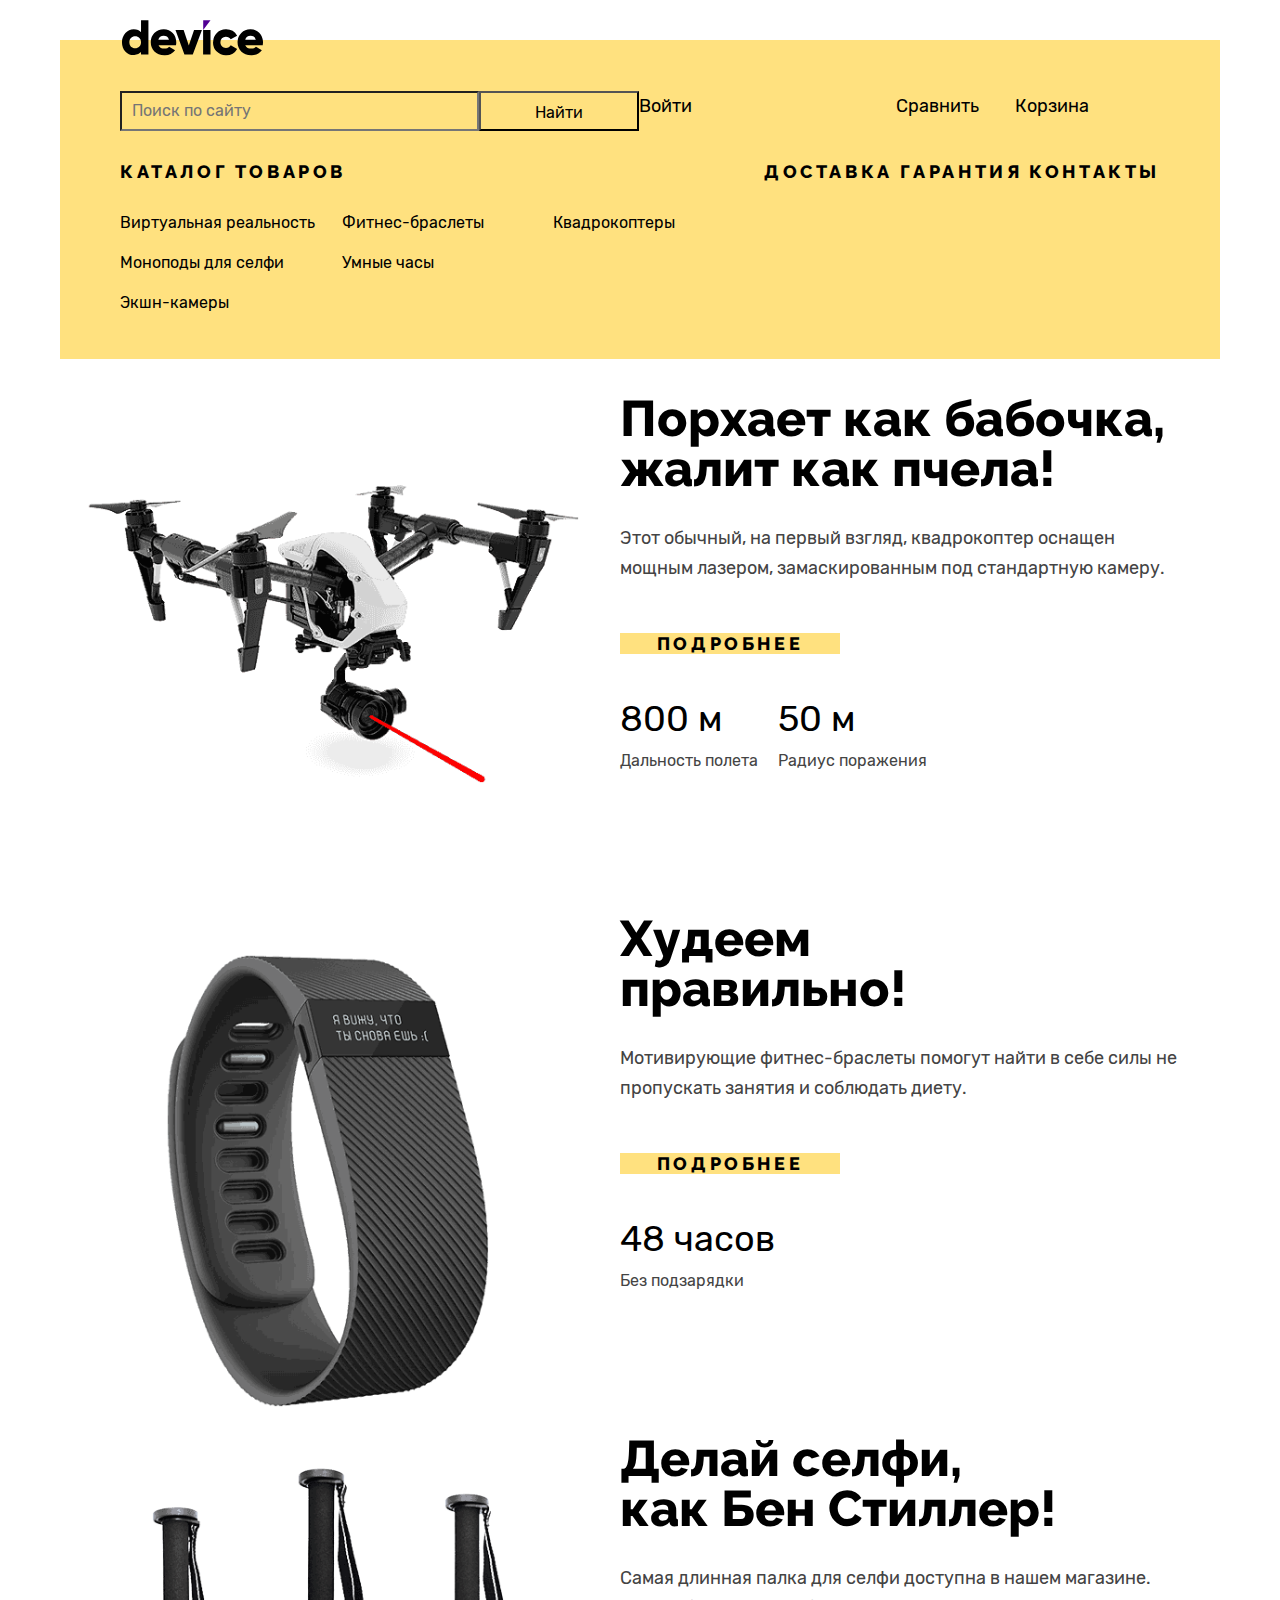
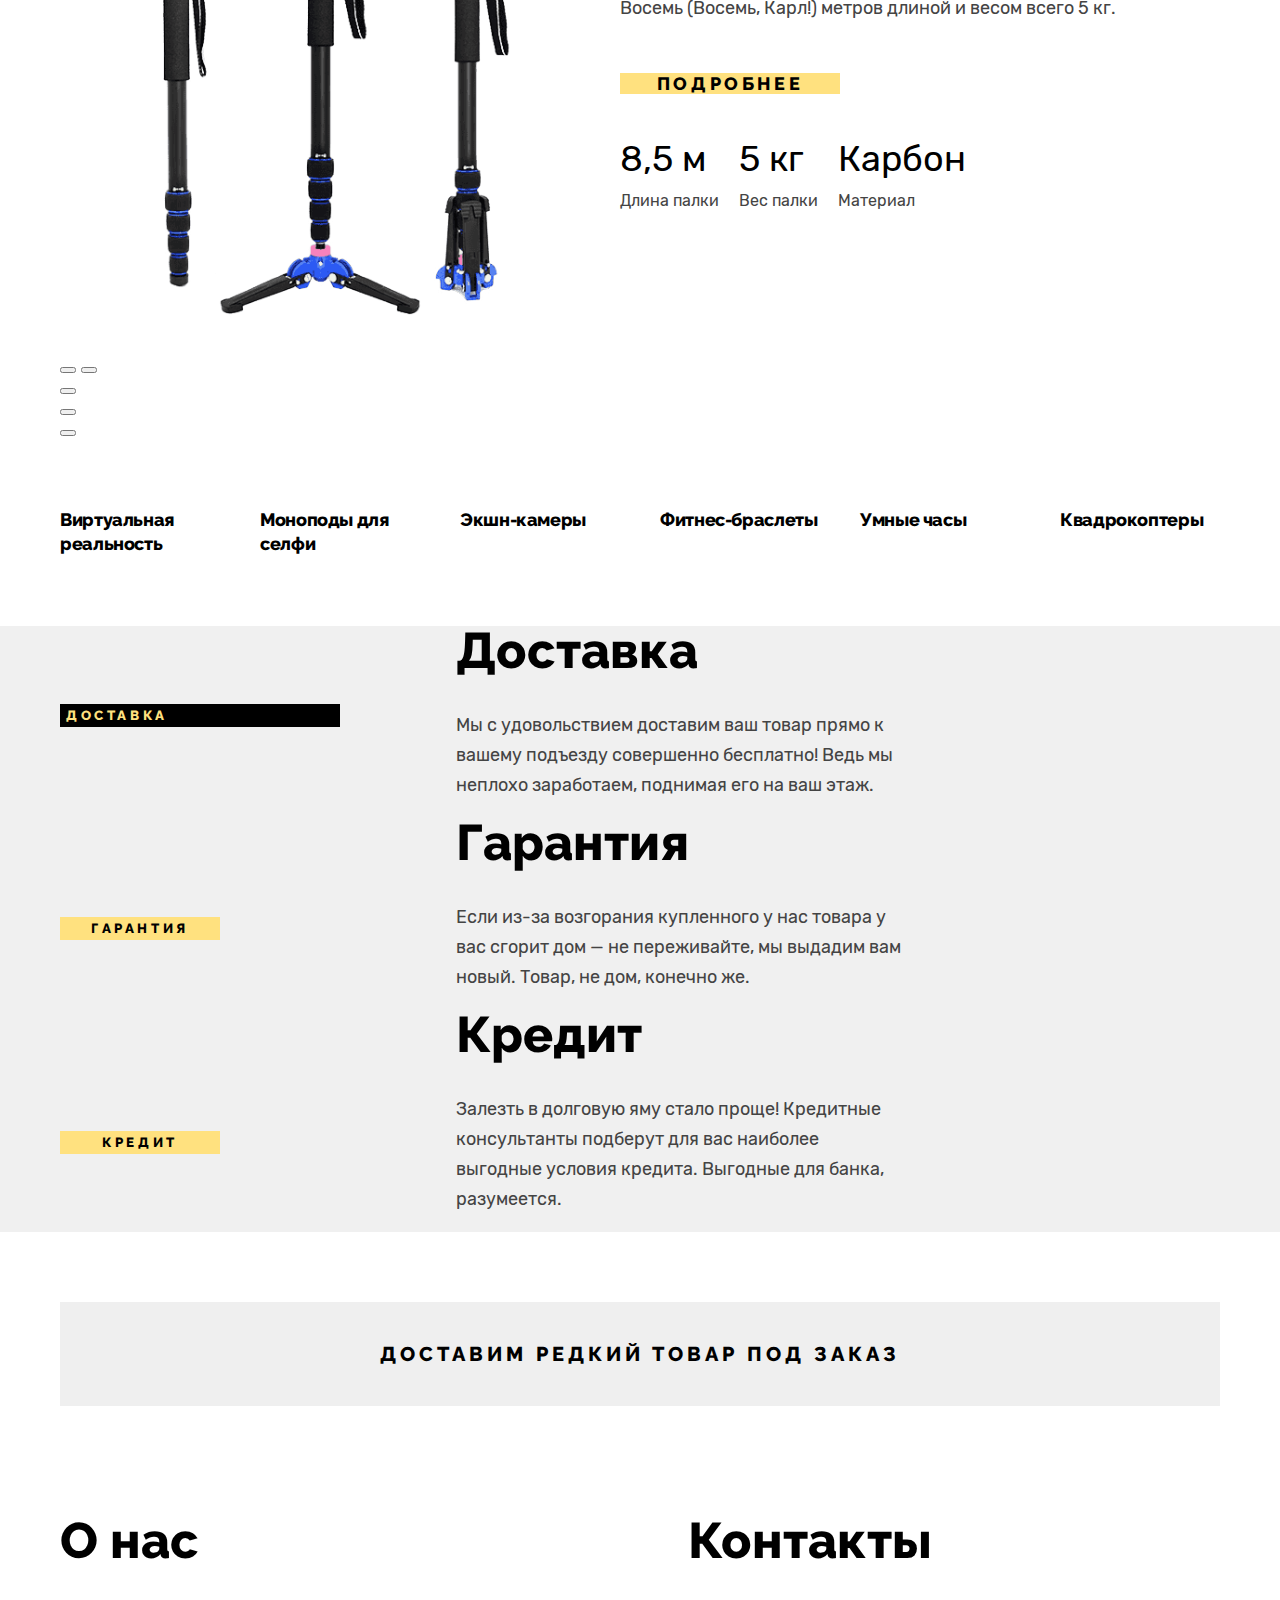
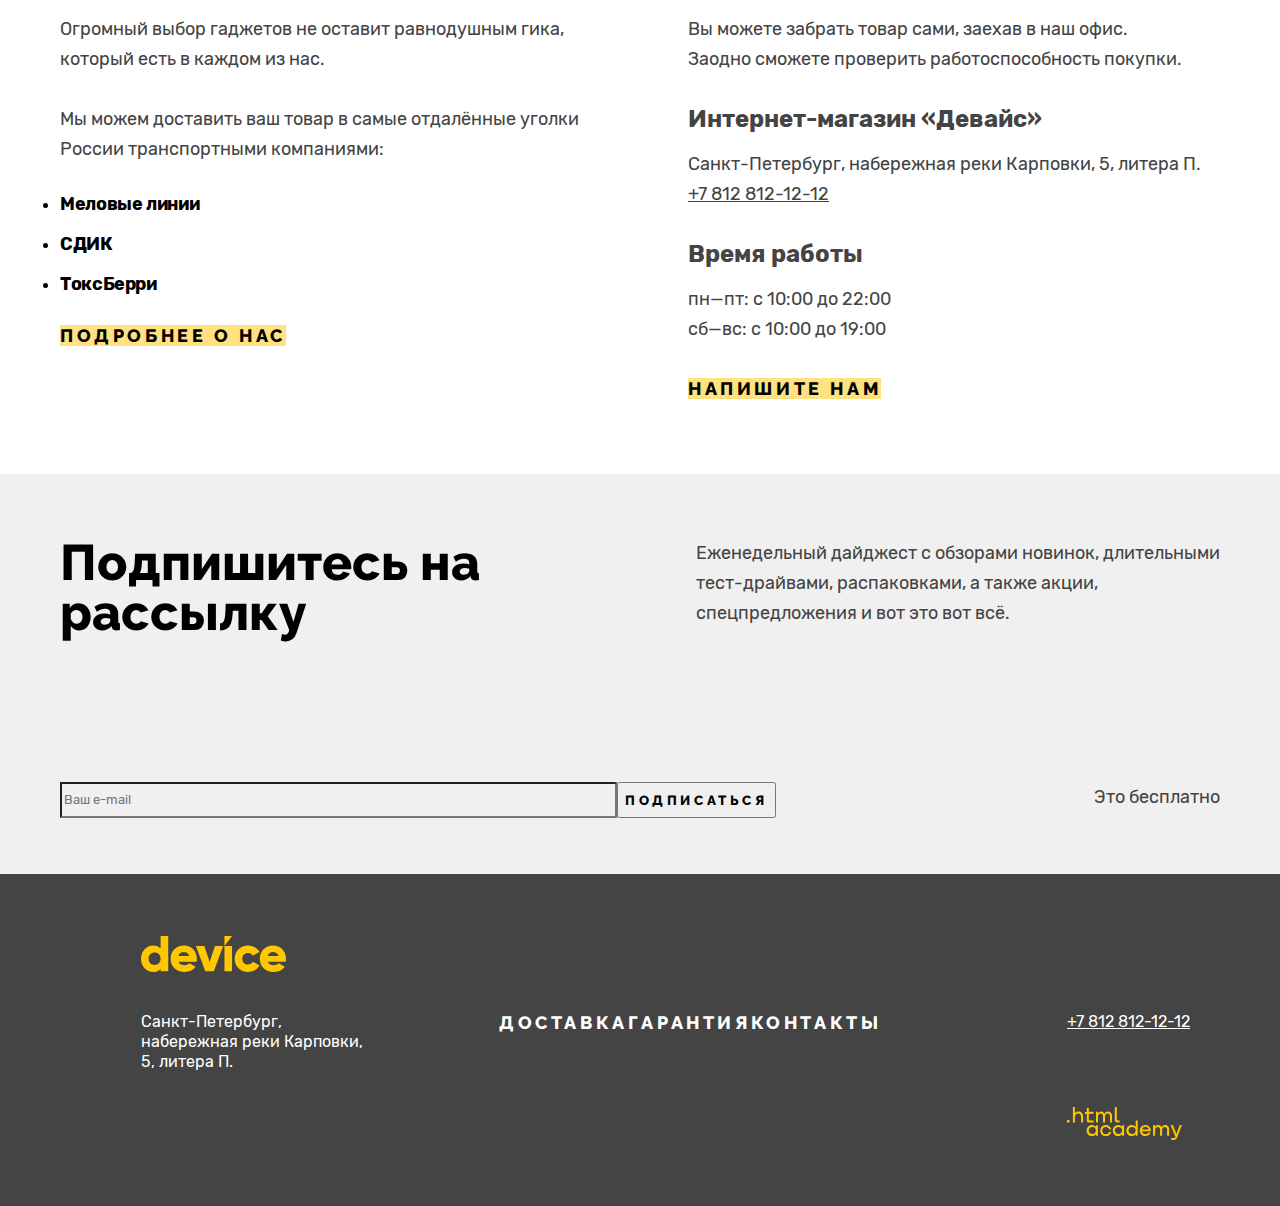
==== 10/index.html @ 1ce2f3a2 ":heavy_check_mark: Сборка #10" ====
<!DOCTYPE html>
<html lang="ru">
  <head>
    <meta charset="utf-8">
    <title>Девайс</title>
    <link rel="stylesheet" href="styles/styles.css">
    <base href="https://htmlacademy-htmlcss.github.io/2389537-device-1/10/">
</head>
  <body>
    <header class="page-header">
      <a class="logo-device-header" href="#">
      <img class="logo-device-header" src="images/logo.svg" width="145" height="36" alt="Логотип сайта Девайс.">
    </a>

    <div class="header-container">

    <div class="header-search-custom">
    <form class="site-search" action="https://echo.htmlacademy.ru/" method="get">
      <label for="search" class="visually-hidden">Поле поиска по сайту.</label>
      <input class="field" placeholder="Поиск по сайту" name="search" type="search" id="search">
      <button class="search" type="submit">Найти</button>
    </form>

   <nav class="navigation-custom">
   <ul class="custom-menu">
    <li class="navigation-custom-item entrance">
      <a class="login-user" href="#">Войти</a>
    </li>

    <li class="navigation-custom-item compare">
      <a class="compare-button" href="#">Сравнить</a>
    </li>

    <li class="navigation-custom-item">
      <a class="cart-button" href="#">Корзина</a>
    </li>
    </ul>
   </nav>
      </div>

   <nav class="navigation-item">
    <ul class="navigation-list">
      <li class="navigation-item">
        <a class="navigation-link" href="#">Каталог товаров</a>
        <ul class="header-categories-list">
          <li class="header-categories-item">
            <a class="header-categories-link" href="#">Виртуальная реальность</a>
          </li>
          <li class="header-categories-item">
            <a class="header-categories-link" href="#">Фитнес-браслеты</a>
          </li>
          <li class="header-categories-item">
            <a class="header-categories-link" href="#">Квадрокоптеры</a>
          </li>
          <li class="header-categories-item">
            <a class="header-categories-link" href="catalog.html">Моноподы для селфи</a>
          </li>
          <li class="header-categories-item">
            <a class="header-categories-link" href="#">Умные часы</a>
          </li>
          <li class="header-categories-item">
            <a class="header-categories-link" href="#"></a>
          </li>
          <li class="header-categories-item">
            <a class="header-categories-link" href="#">Экшн-камеры</a>
          </li>
        </ul>
      </li>
      <div class="wrapper-navigation">
      <li class="navigation-item">
        <a class="navigation-link" href="#">Доставка</a>
      </li>
      <li class="navigation-item">
        <a class="navigation-link" href="#">Гарантия</a>
      </li>
      <li class="navigation-item">
        <a class="navigation-link" href="#">Контакты</a>
      </li>
    </div>
    </ul>
    </nav>
   </div>
    </header>

    <main class="main-container main-index">
      <div class="page-container">
      <h1 class="visually-hidden">Интернет-магазин "Device".</h1>

      <section class="slide">
        <h2 class="visually-hidden">Слайдер с популярными товарами.</h2>
      <div class="goods-slide">
      <img class="slider-image" src="images/sliders/quadrocopter.png" width="560" height="560" alt="Квадрокоптер.">
       <div class="slide-container">
        <h2 class="heading">Порхает как бабочка, жалит как пчела!</h2>
      <p class="subtitle">Этот обычный, на первый взгляд, квадрокоптер оснащен мощным лазером, замаскированным под стандартную камеру.
      </p>
      <a class="button button-more" href="#">Подробнее</a>
        <ul class="dignity">
          <li class="specifications">800 м
            <span class="specifications-text">Дальность полета</span>
          </li>
          <li class="specifications">50 м
            <span class="specifications-text">Радиус поражения</span>
          </li>
        </ul>
      </div>
      </div>

      <div class="goods-slide">
        <img class="slider-image" src="images/sliders/bracelet.png" width="560" height="560" alt="Фитнес-браслет.">
        <div class="slide-container">
        <h2 class="heading">Худеем <br>правильно!</h2>
        <p class="subtitle">Мотивирующие фитнес-браслеты помогут найти в себе силы не пропускать занятия и соблюдать диету.
        </p>
        <a class="button button-more" href="#">Подробнее</a>
          <ul class="dignity">
            <li class="specifications">48 часов
              <span class="specifications-text">Без подзарядки</span>
            </li>
          </ul>
        </div>
      </div>

        <div class="goods-slide">
          <img class="slider-image" src="images/sliders/selfie-stick.png" width="560" height="560" alt="Селфи-палка.">
          <div class="slide-container">
          <h2 class="heading">Делай селфи,<br> как Бен Стиллер! </h2>
          <p class="subtitle">Самая длинная палка для селфи доступна в нашем магазине. Восемь (Восемь, Карл!) метров длиной и весом всего 5 кг.
          </p>
          <a class="button button-more" href="#">Подробнее</a>
            <ul class="dignity">
              <li class="specifications">8,5 м
                <span class="specifications-text">Длина палки</span></li>
              <li class="specifications">5 кг
                <span class="specifications-text">Вес палки</span></li>
              <li class="specifications">Карбон
                <span class="specifications-text">Материал</span></li>
            </ul>
        </div>
        </div>
            <button class="slider-button slider-prev" type="button">
              <span class="visually-hidden">Предыдущий слайд.</span>
            </button>
            <button class="slider-button slider-next" type="button">
              <span class="visually-hidden">Следующий слайд.</span>
            </button>

          <ol class="slider-pagination">
            <li class="slider-pagination-item">
              <button class="slider-pagination-button slider-pagination-button-current" type="button">
                <span class="visually-hidden">1 слайд</span>
              </button>
            </li>
            <li class="slider-pagination-item">
              <button class="slider-pagination-button" type="button">
                <span class="visually-hidden">2 слайд</span>
              </button>
            </li>
            <li class="slider-pagination-item">
              <button class="slider-pagination-button" type="button">
                <span class="visually-hidden">3 слайд</span>
              </button>
            </li>
          </ol>
       </section>

    <section class="catalog-categories">
      <h2 class="visually-hidden">Категории каталога.</h2>
      <ul class="catalog-categories-list">
        <li class="catalog-categories-item">
          <a class="catalog-categories-link" href="#">Виртуальная реальность</a>
        </li>
        <li class="catalog-categories-item">
          <a class="catalog-categories-link" href="catalog.html">Моноподы для селфи</a>
        </li>
        <li class="catalog-categories-item">
          <a class="catalog-categories-link" href="#">Экшн-камеры</a>
        </li>
        <li class="catalog-categories-item">
          <a class="catalog-categories-link" href="#">Фитнес-браслеты</a>
        </li>
        <li class="catalog-categories-item">
          <a class="catalog-categories-link" href="#">Умные часы</a>
        </li>
        <li class="catalog-categories-item">
          <a class="catalog-categories-link" href="#">Квадрокоптеры</a>
        </li>
      </ul>
    </section>

    <section class="advantages-more ">
      <div class="advantages-more-container">
      <div class="tabs">
        <button class="tablinks tablink-current" type="button">Доставка</button>
        <button class="tablinks" type="button">Гарантия</button>
        <button class="tablinks" type="button">Кредит</button>
      </div>
      <div class="tabcontent-group">
      <section class="tabcontent tabcontent-current tabcontent-delivery">
        <h2 class="tabcontent-title">Доставка</h2>
        <p class="tabcontent-text">Мы с удовольствием доставим ваш товар прямо
          к вашему подъезду совершенно бесплатно! Ведь
          мы неплохо заработаем, поднимая его на ваш этаж.</p>
      </section>
      <section class="tabcontent tabcontent-warranty">
        <h2 class="tabcontent-title">Гарантия</h2>
        <p class="tabcontent-text">Если из-за возгорания купленного у нас товара у вас
          сгорит дом — не переживайте, мы выдадим вам новый.
          Товар, не дом, конечно же.</p>
      </section>
      <section class="tabcontent tabcontent-credit">
        <h2 class="tabcontent-title">Кредит</h2>
        <p class="tabcontent-text">Залезть в долговую яму стало проще! Кредитные консультанты подберут для вас наиболее выгодные условия кредита. Выгодные для банка, разумеется.</p>
      </section>
      </div>
    </div>
    </section>

      <button class="order-batton" type="button">Доставим редкий товар под заказ</button>

      <div class="about-container">
      <section class="about-block">
        <h2 class="appointment-title">О нас</h2>
        <p class="about-text">Огромный выбор гаджетов не оставит равнодушным гика, который есть в каждом из нас.</p>
        <p class="about-text">Мы можем доставить ваш товар в самые отдалённые уголки России транспортными компаниями:</p>
        <ul class="delivery-list">
          <li class="delivery-item">
            <a class="delivery-link" href="#">Меловые линии</a>
          </li>
            <li class="delivery-item">
              <a class="delivery-link" href="#">СДИК</a>
            </li>
            <li class="delivery-item">
              <a class="delivery-link" href="#">ТоксБерри</a>
            </li>
        </ul>

        <a class="about" href="#">Подробнее о нас</a>

      </section>

      <section class="contacts">
        <h2 class="contacts-title">Контакты</h2>
        <p class="contacts-text">Вы можете забрать товар сами, заехав в наш офис.<br>Заодно сможете проверить работоспособность покупки. </p>
        <p class="contacts-subtitle">Интернет-магазин «Девайс»</p>
        <p class="contacts">Санкт-Петербург, набережная реки Карповки, 5, литера П.</p>
        <a class="contacts-phone" href="tel:+78128121212">+7 812 812-12-12</a>
        <p class="contacts-subtitle">Время работы</p>
        <p class="contacts-time">пн—пт: с 10:00 до 22:00 <br> сб—вс: с 10:00 до 19:00</p>

        <a class="email" href="#">Напишите нам</a>
      </section>
    </div>

      <section class="subscription">
        <div class="newsletter-container">
      <h2 class="newsletter-title">Подпишитесь на рассылку</h2>
      <p class="newsletter">Еженедельный дайджест с обзорами новинок, длительными тест-драйвами, распаковками, а также акции, спецпредложения и вот это вот всё.</p>
     </div>
     <div class="form-container">
      <form class="newsletter-form" action="https://echo.htmlacademy.ru/" method="post">
        <label for="newsletter-email" class="visually-hidden">Email</label>
        <input class="field-email" placeholder="Ваш e-mail" type="email" name="newsletter-email" id="newsletter-email" required>
        <button class="button-newsletter-button" type="submit">Подписаться</button>
      </form>
      <span class="tick">Это бесплатно</span>
      </div>
      </section>
    </div>
    </main>

    <footer class="page-footer">
      <div class="footer-container">
        <a class="logo-device-link" href="index.html">
        <img class="footer-contacts-logo" src="images/logo-footer.svg" alt="Логотип Девайс.">
        </a>
        <section class="footer-contacts">
        <h2 class="visually-hidden">Контакты.</h2>

        <address class="footer-contacts-address">
          <p class="about-text-footer">Санкт-Петербург, набережная реки Карповки, 5, литера П.</p>
        </address>
      </section>

      <section class="advantages-footer">
        <ul class="advantages-footer">
        <li class="advantages-item">
          <a class="advantages-link" href="#">Доставка</a>
        </li>
        <li class="advantages-item">
          <a class="advantages-link" href="#">Гарантия</a>
        </li>
        <li class="advantages-item">
          <a class="advantages-link" href="#">Контакты</a>
        </li>
        </ul>
      </section>

      <a class="footer-contacts-address-phone" href="tel:+78128121212">+7 812 812-12-12</a>

      <section class="footer-social">
      <ul class="footer-social-list">
        <li class="footer-social-item">
          <a class="social-link" href="https://t.me/htmlacademy">
            <span class="visually-hidden">Телеграм</span>
          </a>
        </li>
        <li class="footer-social-item">
          <a class="social-link" href="https://www.youtube.com/user/htmlacademyru">
            <span class="visually-hidden">Youtube</span>
          </a>
        </li>
        <li class="footer-social-item">
          <a class="social-link" href="https://twitter.com/htmlacademy_ru">
            <span class="visually-hidden">Твиттер</span>
          </a>
        </li>
      </ul>
    </section>
      <p class="academy-logo">
        <a class="htmlacademy-link" href="https://htmlacademy.ru/">
        <img class="htmlacademy" src="images/html.svg" alt="Сайт htmlacademy.">
        </a>
      </p>

    </div>
    </footer>



  </body>
</html>
---- 10/styles/styles.css ----
@font-face {
  font-family: "Raleway";
  src: url("../fonts/raleway/raleway-800.woff2") format("woff2");
  font-weight: 800;
  font-style: normal;
  font-display: swap;
}
@font-face {
  font-family: "Rubik";
  font-weight: 400;
  font-style: normal;
  src: url("../fonts/rubik/rubik-400.woff2") format("woff2");
  font-display: swap;
}
@font-face {
  font-family: "Rubik";
  font-weight: 700;
  font-style: normal;
  src: url("../fonts/rubik/rubik-700.woff2") format("woff2");
  font-display: swap;
}

*, *::after, *::before {
  box-sizing: border-box;
}
html {
  height: 100%;
}

body {
  margin: 0 auto;
  display: flex;
  flex-direction: column;
  min-height: 100%;
  color: #000000;
  font-size: 18px;
  font-weight: 400;
  font-style: normal;
  text-decoration: none;
}

.visually-hidden {
  position: absolute;
  width: 1px;
  height: 1px;
  margin: -1px;
  padding: 0;
  border: 0;
  clip: rect(0 0 0 0);
  overflow: hidden;
}

.logo-device-header {
  margin-bottom: 30px;
  margin-top: -20px;
}

.page-header {
  width: 1160px;
  padding-left: 60px;
  padding-right: 60px;
  align-items: center;
  margin: 40px auto 35px;
  background-color:#ffe17f
}

.header-container {
  display: flex;
  flex-wrap: wrap;
  width: 1040px;
}

.entrance {
  min-width: 231px;
  margin-right: 26px;
}

.compare {
  margin-right: 36px;
}

.header-search-custom {
  width: 1040px;
  display: flex;
  padding-bottom: 30px;
}

.site-search {
  display: flex;
  height: 40px;
}

.field {
  padding: 10px;
  width: 359px;
  background-color: transparent;
  font-family: "Rubik", sans-serif;
  font-size: 16px;
  line-height: 20px;
}

.search {
  padding: 10px;
  width: 160px;
  background-color: transparent;
  font-family: "Rubik", sans-serif;
  font-size: 16px;
  line-height: 20px;
}

.custom-menu {
  margin: 0;
  padding: 0;
  flex-wrap: wrap;
  display: flex;
  list-style-type: none;
}

.login-user {
  width: 231px;
  color: inherit;
  text-decoration: inherit;
  font-family: "Rubik", sans-serif;
  font-size: 18px;
  line-height: 30px;
}

.wrapper-navigation {
  display: flex;
  width: 471px;
  justify-content: space-between;
}

.compare-button {
  color: inherit;
  text-decoration: inherit;
  font-family: "Rubik", sans-serif;
  font-size: 18px;
  line-height: 30px;
}

.cart-button {
  color: inherit;
  text-decoration: inherit;
  font-family: "Rubik", sans-serif;
  font-size: 18px;
  line-height: 30px;
}

.main-container {
  flex-grow: 1;
}

.page-container {
  margin: 0 auto;
}

.navigation-list {
  justify-content: space-between;
  width: 1040px;
  padding: 0;
  margin: 0;
  /*flex-wrap: wrap;*/
  display: flex;
  list-style-type: none;
}

.navigation-link {
  display: block;
  margin-bottom: 30px;
  color: inherit;
  text-decoration: inherit;
  font-family: "Raleway", sans-serif;
  font-weight: 800;
  line-height: 21px;
  letter-spacing: 3.6px;
  text-transform: uppercase;
}

.header-categories-list {
  display: grid;
  grid-template-columns: 222px 211px 211px;
  height: 120px;
  margin: 0;
  margin-bottom: 27px;
  padding: 0;
  list-style-type: none;
}

.header-categories-link {
  color: inherit;
  text-decoration: inherit;
  font-family: "Rubik", sans-serif;
  font-size: 16px;
  line-height: 18px;
}

.heading {
  margin-top: 0;
  margin-bottom: 29px;
  padding: 0;
  font-family: "Raleway",sans-serif;
  font-size: 50px;
  font-weight: 800;
  line-height: 50px;
}

.subtitle {
  margin-top: 0;
  margin-bottom: 50px;
  color: #444444;
  font-family: "Rubik", sans-serif;
  line-height: 30px;
 }

.button-more {
  margin-top: 0;
  margin-bottom: 50px;
  display: block;
  width: 220px;
  color: inherit;
  background-color: #ffe17f;
  text-align: center;
  text-decoration: inherit;
  font-family: "Raleway", sans-serif;
  font-weight: 800;
  line-height: 21px;
  letter-spacing: 3.6px;
  text-transform: uppercase;
}

.slider-image {
  padding-right: 40px;
  max-width: 100%;
  height: auto;
}

.slide {
  width: 1160px;
  margin: 0 auto;
}

.slide-container {
  padding-bottom: 38px;
  width: 560px;
}

.goods-slide {
  display: flex;
  flex-direction: row;
}

.slider-pagination {
  margin: 0;
  padding: 0;
  list-style-type: none;
}

.dignity {
  padding: 0;
  margin: 0;
  flex-wrap: wrap;
  display: flex;
}

.specifications {
  margin: 0;
  padding: 0;
  padding-right: 20px;
  list-style-type: none;
  font-family: "Rubik", sans-serif;
  font-size: 36px;
  font-weight: 400;
  line-height: 30px;
}

.specifications-text {
  padding-top: 12px;
  display: block;
  color: #444444;
  font-family: "Rubik", sans-serif;
  font-size: 16px;
  line-height: 30px;
}

.catalog-categories-link {
  color: #000000;
  font-family: "Raleway", sans-serif;
  font-weight: 800;
  line-height: 24px;
  letter-spacing: -0.36px;
  text-decoration: none;
}

.catalog-categories {
  width: 1160px;
  margin: 0 auto;
}

.catalog-categories-list {
  padding: 0;
  flex-wrap: wrap;
  display: flex;
  width: 1160px;
  margin: 70px auto;
  list-style-type: none;
  gap: 40px;
}

.catalog-categories-item {
  width: 160px;
}

.tabs {
  flex-wrap: wrap;
  margin-right: 116px;
  justify-content: space-around;
  display: flex;
  flex-direction: column;
}

.tablinks {
  text-align: center;
  width: 160px;
  margin-bottom: 35px;
  border: none;
  background-color: #ffe17f;
  font-family: "Raleway", sans-serif;
  font-weight: 800;
  line-height: 21px;
  letter-spacing: 3.6px;
  text-transform: uppercase;
}

.tablinks:last-child {
  margin-bottom: 0
}

.tablink-current {
  text-align: left;
  width: 280px;
  color: #ffe17f;
  background-color: #000000;
  font-family: "Raleway", sans-serif;
  font-weight: 800;
  line-height: 21px;
  letter-spacing: 3.6px;
  text-transform: uppercase;
}

.tabcontent {
  width: 452px;
}

.tabcontent-delivery {
  background-image: url("images/advantages/delivery.svg");
  background-repeat: no-repeat;
  background-position: right;
}

.tabcontent-warranty {
  background-image: url("images/advantages/warranty.svg");
  background-repeat: no-repeat;
  background-position: right;
}

.tabcontent-credit {
  background-image: url("images/advantages/credit.svg");
  background-repeat: no-repeat;
  background-position: right;
  background-size: 136px 164px;
}

.tabcontent-title {
  margin-top: 0;
  margin-bottom: 34px;
  font-family: "Raleway", sans-serif;
  font-size: 50px;
  font-weight: 800;
  line-height: 50px;
}

.tabcontent-text {
  color: #444444;
  font-family: "Rubik", sans-serif;
  font-size: 18px;
  font-weight: 400;
  line-height: 30px;
}

.advantages-more {
  margin: 0 auto;
  background-color:#f0f0f0;
}

.advantages-more-container {
  flex-wrap: wrap;
  width: 1160px;
  margin: 0 auto;
  display: flex;
  flex-direction: row;
}

.order-batton {
  padding-top: 40px;
  padding-bottom: 40px;
  display: block;
  width: 1160px;
  margin: 0 auto;
  margin-top: 70px;
  margin-bottom: 70px;
  border: none;
  font-family: "Raleway", sans-serif;
  text-align: center;
  font-size: 20px;
  font-weight: 800;
  line-height: 24px;
  letter-spacing: 4px;
  text-transform: uppercase;
}

.appointment-title {
  margin-top: 0;
  margin-bottom: 48px;
  color: #000000;
  font-family: Raleway;
  font-size: 50px;
  font-weight: 800;
  line-height: 50px;
}

.about-container {
  flex-wrap: wrap;
  padding-top: 40px;
  width: 1160px;
  margin: 0 auto;
  display: flex;
}

.about-block {
  width: 520px;
  margin-right: 108px;
}

.about-text {
  margin-top: 0;
  margin-bottom: 30px;
  color: #444444;
  font-family: Rubik;
  font-size: 18px;
  line-height: 30px;
}

.delivery-list {
  padding: 0;
  margin-top: 0;
  margin-bottom: 30px;
}

.delivery-item {
  margin-bottom: 19px;
}

.delivery-item:last-child {
  margin-bottom: 0
}

.delivery-link {
  color: #000000;
  text-decoration: inherit;
  font-family: "Rubik", sans-serif;
  font-weight: 700;
  line-height: 20px;
  letter-spacing: -0.36px;
}

.about {
  color: #000000;
  text-decoration: inherit;
  text-align: center;
  background-color: #ffe17f;
  font-family: "Raleway", sans-serif;
  font-weight: 800;
  line-height: 21px;
  letter-spacing: 3.6px;
  text-transform: uppercase;
}

.contacts-title {
  margin-top: 0;
  margin-bottom: 48px;
  color: #000000;
  font-family: "Raleway", sans-serif;
  font-size: 50px;
  font-weight: 800;
  line-height: 50px;
}

.contacts {
  width: 532px;
  margin: 0;
  color: #444444;
  font-family: "Rubik", sans-serif;
  line-height: 30px;
}

.contacts-text {
  margin-top: 0;
  margin-bottom: 30px;
  color: #444444;
  font-family: "Rubik", sans-serif;
  line-height: 30px;
}

.contacts-time {
  width: 204px;
  margin-top: 0;
  margin-bottom: 30px;
  color: #444444;
  font-family: "Rubik", sans-serif;
  line-height: 30px;
}

.contacts-subtitle {
  margin-top: 30px;
  margin-bottom: 15px;
  color: #444444;
  font-family: "Rubik", sans-serif;
  font-size: 24px;
  font-weight: 700;
  line-height: 30px;
}

.contacts-phone {
  color: #444444;
  font-family: "Rubik", sans-serif;
  line-height: 30px;
  text-decoration: underline;
}

.contacts-subtitle {
  color: #444444;
  font-family: "Rubik", sans-serif;
  font-size: 24px;
  font-weight: 700;
  line-height: 30px;
}

.email {
  color: #000000;
  text-decoration: inherit;
  text-align: center;
  background-color: #ffe17f;
  font-family: "Raleway", sans-serif;
  font-weight: 800;
  line-height: 21px;
  letter-spacing: 3.6px;
  text-transform: uppercase;
}

.subscription {
  padding-bottom: 56px;
  padding-top: 64px;
  margin-top: 70px;
  background-color: #f0f0f0;
  }

.newsletter-container {
  width: 1160px;
  margin: 0 auto 144px;
  display: flex;
  flex-direction: row;
}

.form-container {
  justify-content: space-between;
  width: 1160px;
  margin: 0 auto;
  display: flex;
}

.newsletter-form {
  display: flex;
}

.newsletter-title {
  margin: 0;
  font-family: "Raleway", sans-serif;
  font-size: 50px;
  font-weight: 800;
  line-height: 50px;
}

.newsletter {
  margin: 0;
  width: 560px;
  color: #444444;
  font-family: "Rubik", sans-serif;
  line-height: 30px;
}

.field-email {
  width: 557px;
  background-color: inherit;
  color: #444444;
  font-family: "Rubik", sans-serif;
  line-height: 30px;
}

.button-newsletter-button {
  font-family: "Raleway", sans-serif;
  text-align: center;
  font-weight: 800;
  line-height: 21px;
  letter-spacing: 3.6px;
  text-transform: uppercase;
}

.tick {
  color: #444444;
  font-family: "Rubik", sans-serif;
  line-height: 30px;
}

.page-footer {
  background-color: #444444;
  display: flex;
  }

.footer-container {
  row-gap: 35px;
  column-gap: 124px;
  padding: 62px 141px 61px;
  margin: 0 auto;
  display: grid;
  grid-template-columns: 234px 444px 175px;
}

.logo-device-link {
  grid-column: 1/-1;
}

.about-text-footer {
  margin: 0;
  padding: 0;
  color: #ffffff;
  font-family: "Rubik", sans-serif;
  font-size: 16px;
  line-height: 20px;
  font-style: normal;
}

.advantages-footer {
  flex-wrap: wrap;
  margin: 0;
  padding: 0;
  display: flex;
  flex-direction: row;
  list-style-type: none;
}

.advantages-link {
  color: #ffffff;
  text-decoration: inherit;
  font-family: "Raleway", sans-serif;
  font-weight: 800;
  line-height: 21px;
  letter-spacing: 3.6px;
  text-transform: uppercase;
}

.footer-contacts-address-phone {
  color:  #ffffff;
  font-family: "Rubik", sans-serif;
  font-size: 16px;
  line-height: 20px;
  text-decoration: underline;
}

.footer-social-list {
  margin: 0;
  padding: 0;
  display: flex;
  flex-direction: row;
  list-style-type: none;
}

.footer-social {
  display: flex;
  flex-wrap: wrap;
  grid-column: 2 / 3;
}

.academy-logo {
  margin: 0;
  padding: 0;
}

.login-user-out {
  color: inherit;
  opacity: 0.3;
}

.title-inner {
  margin-top: 0;
  margin-bottom: 16px;
  font-family: "Raleway", sans-serif;
  font-size: 50px;
  font-weight: 800;
  line-height: 50px;
}

.header-main {
  padding-top: 35px;
  padding-bottom: 34px;
  width: 1079px;
  margin: 0 auto;
}

.breadcrumbs {
  padding: 0;
  margin: 0;
  display: flex;
  flex-wrap: wrap;
  list-style-type: none;
}

.breadcrumbs-link {
  padding-left: 16px;
  padding-right: 16px;
  color: inherit;
  text-decoration: inherit;
  font-family: "Rubik", sans-serif;
  font-size: 16px;
  line-height: 20px;
}

.breadcrumbs-link:not(:first-child) {
  padding-left: 16px;
}

.breadcrumbs-link-current {
  color: inherit;
  font-family: Rubik, sans-serif;
  font-size: 16px;
  line-height: 20px;
}

.catalog-container-color {
  margin: 0 auto;
  background-color: #ebebeb;
}

.catalog-container {
   width: 1160px;
  display: flex;
  margin: 0 auto;
}

.catalog-filter-list {
  margin-top: 0;
  margin-bottom: 35px;
  text-transform: none;
  padding-left: 0;
  list-style-type: none;
}

.select-control{
  width: 150px;
  display: flex;
  border: none;
  background-color:transparent;
}

.product-list {
  padding: 0;
  margin: 0;
  justify-content: space-between;
  display: flex;
  flex-wrap: wrap;
}

.catalog-filter-subtitle {
  margin-top: 25px;
  margin-bottom: 25px;
  width: 320px;
  font-family: "Raleway", sans-serif;
  font-size: 16px;
  font-weight: 800;
  line-height: 19px;
  letter-spacing: 3.2px;
  background-color: #ebebeb;
  text-transform: uppercase;
}

.catalog-filter-container {
  padding-left: 60px;
}

.catalog-filter-group {
  margin: 0;
  padding: 0;
  border: none;
}

.catalog-filter-title {
  padding-top: 12px;
  padding-left: 0;
  padding-right: 0;
  margin-bottom: 20px;
  font-family: "Rubik", sans-serif;
  font-weight: 700;
  line-height: 20px;
  letter-spacing: -0.36px;
}

.catalog-filter-item {
  margin-bottom: 17px;
}

.catalog-filter-item:last-child {
  margin-bottom: 0;
}

.control {
  font-family: "Rubik", sans-serif;
  font-size: 16px;
  line-height: 20px;
}

.button-show {
  padding: 10px 5px;
  font-family: "Raleway", sans-serif;
  background-color: #ffe17f;
  text-align: center;
  border: none;
  font-size: 18px;
  font-weight: 800;
  line-height: 21px;
  letter-spacing: 3.6px;
  text-transform: uppercase;
}

.sorting {
  padding: 20px 40px;
  justify-content: space-between;
  width: 840px;
  display: flex;
  flex-wrap: wrap;
}

.catalog-sorting {
  margin: 0;
  font-family: "Raleway", sans-serif;
  font-size: 16px;
  font-weight: 800;
  line-height: 19px;
  letter-spacing: 3.2px;
  text-transform: uppercase;
}

.product-container {
  padding: 70px 40px 78px;
  width: 840px;
  background-color: #ffffff;
}

.product-group {
  width: 840px;
}

.product-card {
  margin-bottom: 44px;
  width: 360px ;
  list-style-type: none;
}

.product-card-image {
  max-width: 100%;
  height: auto;
  margin-bottom: 32px;
}

.product-card-link {
  color: inherit;
  text-decoration: inherit;
  font-family: "Rubik", sans-serif;
  font-weight: 700;
  line-height: 20px;
  letter-spacing: -0.36px;
}

.product-card-title {
  margin-bottom: 0;
}

.product-card-price {
  margin-left: auto;
  color: #444444;
  text-decoration: inherit;
  text-align: right;
  font-family: "Rubik", sans-serif;
  line-height: 21px;
  font-weight: 400;
}

.pagination-catalog {
  width: 760px;
  margin: 0 auto;
}

.button-pagination-show-more {
  display: block;
  width: 760px;
  margin: 0 auto;
  margin-top: 44px;
  margin-bottom: 44px;
  padding: 18px 39px;
  font-family: "Raleway", sans-serif;
  background-color: #ffffff;
  text-align: center;
  font-size: 16px;
  font-weight: 800;
  line-height: 19px;
  letter-spacing: 3.2px;
  text-transform: uppercase;
}

.pagination-numbers {
  margin: 0;
  padding: 0;
  display: flex;
  flex-wrap: wrap;
  justify-content: space-evenly;
  background-color: #ebebeb;
  list-style-type: none;
}

.pagination-item-numbers {
   opacity: 0.3;
}

.pagination-item-numbers:first-child {
  opacity: 1;
}

.pagination {
  padding: 25px;
  display: flex;
  justify-content: space-between;
  margin: 0;
  background-color: #ebebeb;
  list-style-type: none;
}

.pagination-disabled {
  color: #444444;
  font-family: "Raleway", sans-serif;
  font-weight: 800;
  line-height: 21px;
  letter-spacing: 3.6px;
  text-transform: uppercase;
  opacity: 0.3;
}

.pagination-current {
  color: #444444;
  font-family: "Rubik", sans-serif;
  font-size: 16px;
  line-height: 20px;
}

.pagination-link {
  padding: 17px;
  color: #444444;
  background-color:#ebebeb;
  text-align: center;
  font-family: "Rubik", sans-serif;
  font-size: 16px;
  line-height: 20px;
  text-decoration: none;
}

.pagination-direction {
  padding: 25px;
  color: #000000;
  font-family: "Raleway", sans-serif;
  font-weight: 800;
  line-height: 21px;
  letter-spacing: 3.6px;
  text-transform: uppercase;
  text-decoration: none;
}

.htmlacademy-link {
  color: #ffe17f;
  text-decoration: inherit;
}
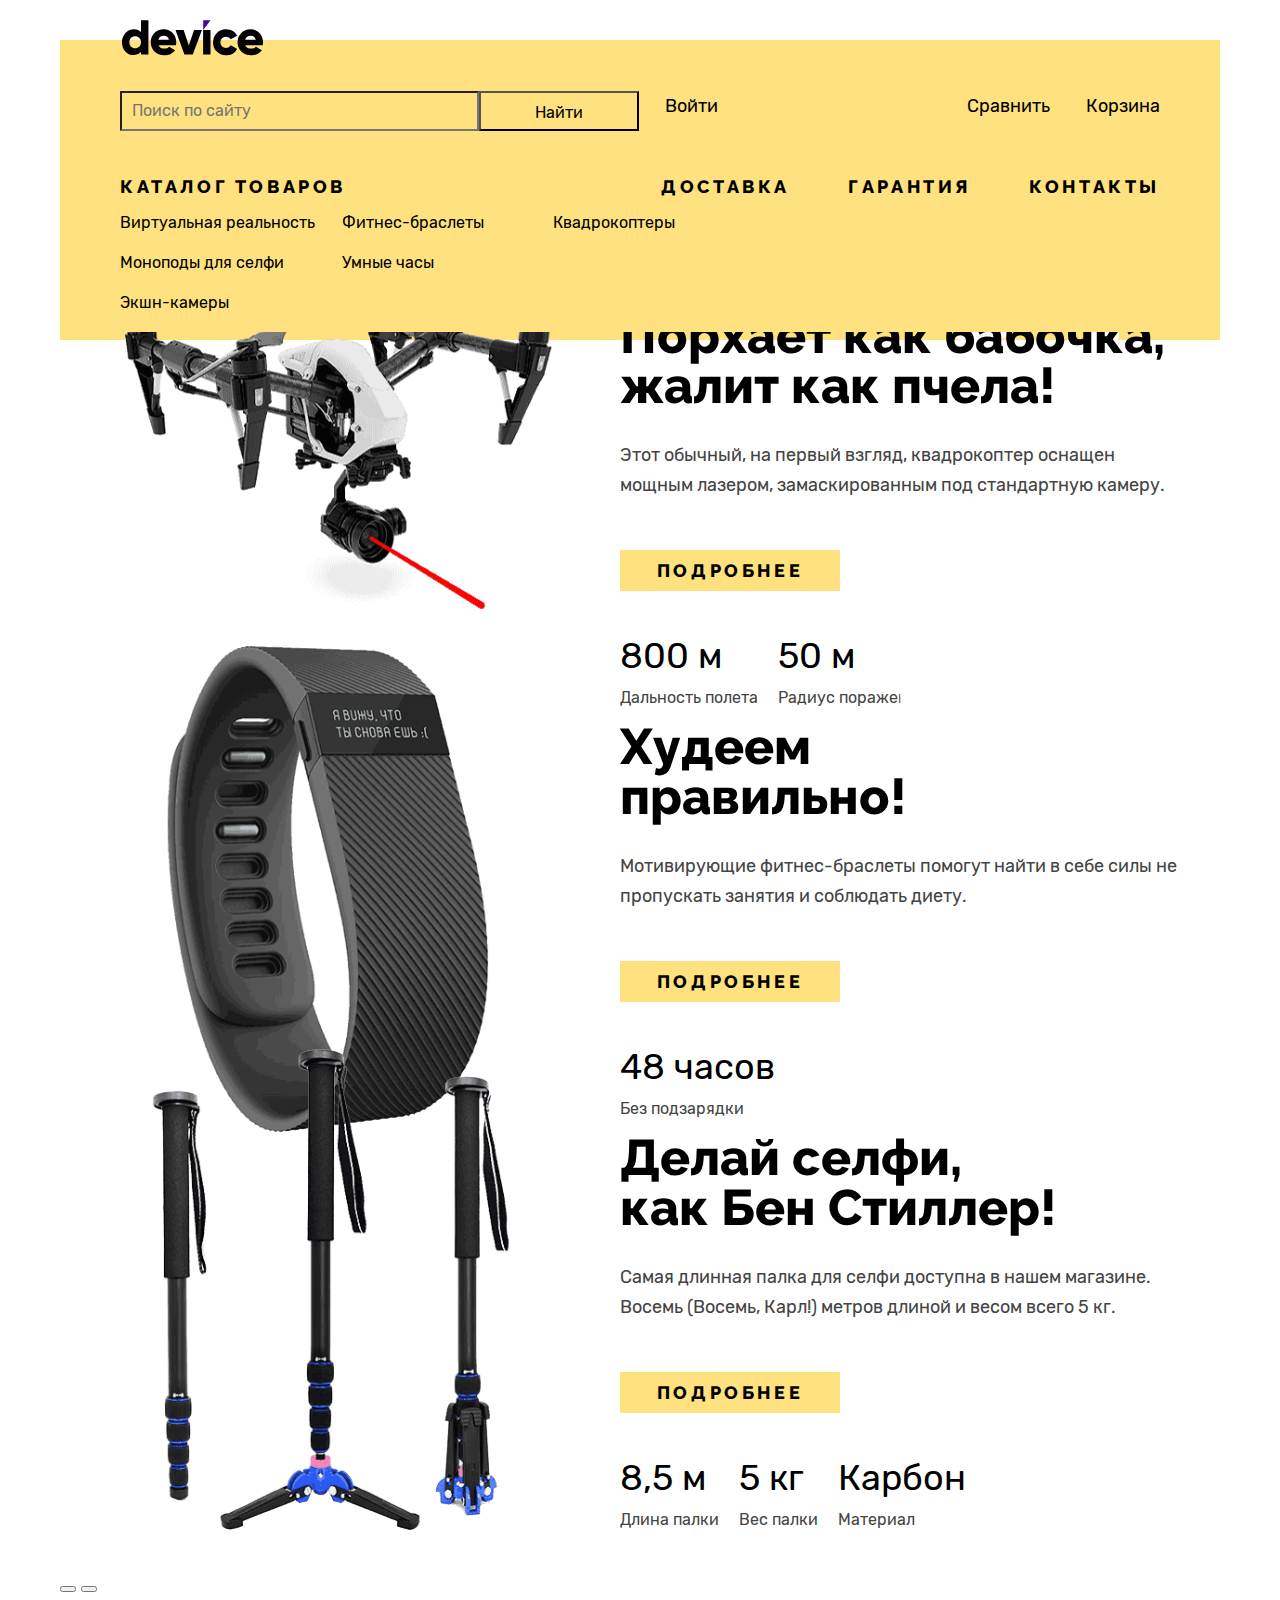
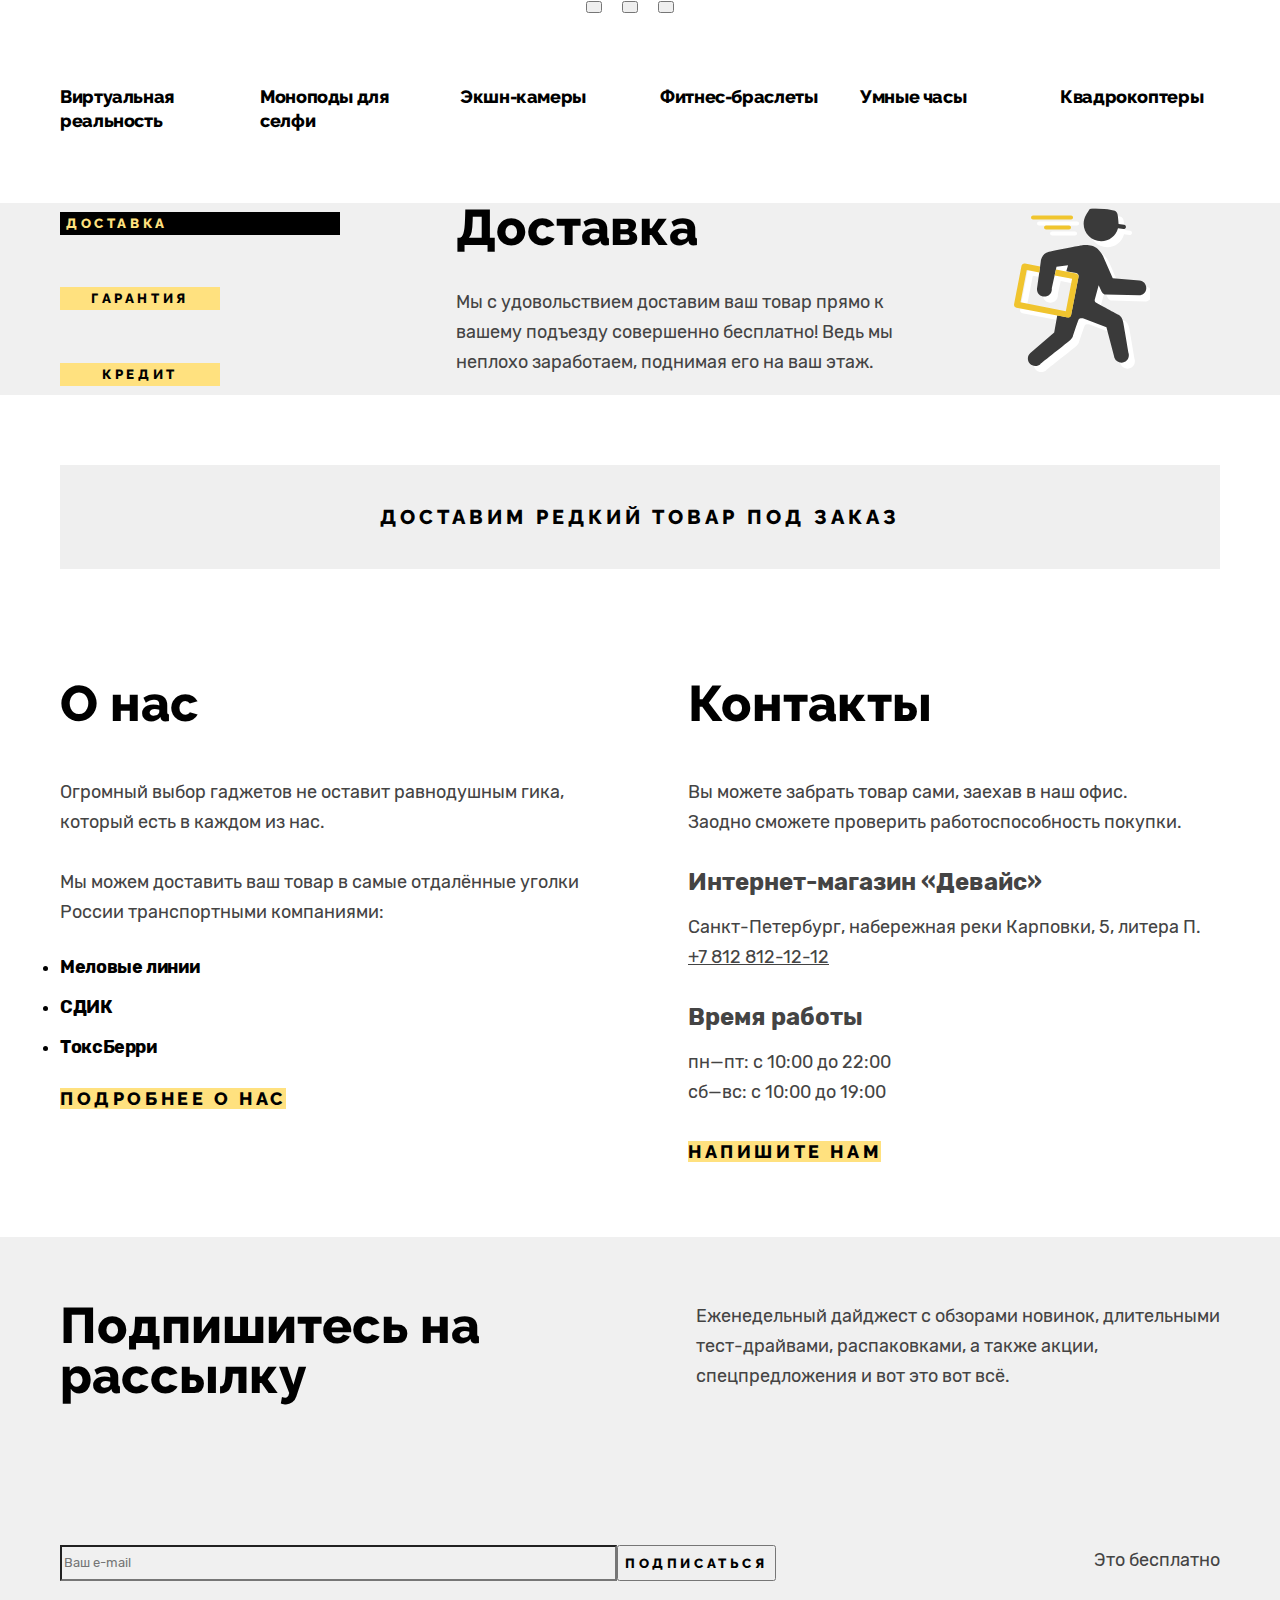
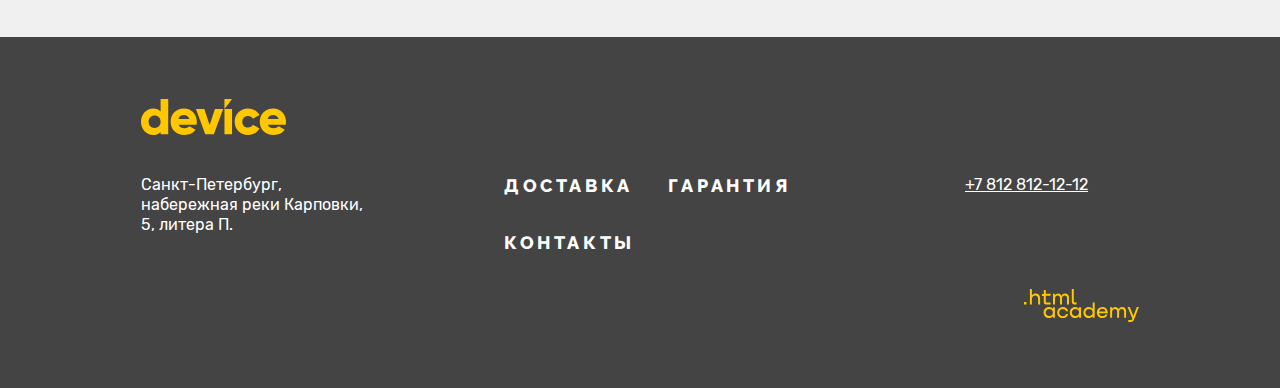
==== commit 8f663a34: ":heavy_check_mark: Сборка #10" ====
--- a/10/index.html
+++ b/10/index.html
@@ -13,7 +13,6 @@
     </a>
 
     <div class="header-container">
-
     <div class="header-search-custom">
     <form class="site-search" action="https://echo.htmlacademy.ru/" method="get">
       <label for="search" class="visually-hidden">Поле поиска по сайту.</label>
@@ -23,11 +22,17 @@
 
    <nav class="navigation-custom">
    <ul class="custom-menu">
-    <li class="navigation-custom-item entrance">
+    <li class="navigation-custom-item">
       <a class="login-user" href="#">Войти</a>
     </li>
 
-    <li class="navigation-custom-item compare">
+    <li class="navigation-custom-item">
+      <a class="login-user" href="#"></a>
+    </li>
+   </ul>
+
+   <ul class="custom-menu">
+    <li class="navigation-custom-item">
       <a class="compare-button" href="#">Сравнить</a>
     </li>
 
@@ -40,8 +45,8 @@
 
    <nav class="navigation-item">
     <ul class="navigation-list">
-      <li class="navigation-item">
-        <a class="navigation-link" href="#">Каталог товаров</a>
+      <li class="navigation-item navigation-catalog">
+        <a class="navigation-link " href="#">Каталог товаров</a>
         <ul class="header-categories-list">
           <li class="header-categories-item">
             <a class="header-categories-link" href="#">Виртуальная реальность</a>
@@ -66,7 +71,6 @@
           </li>
         </ul>
       </li>
-      <div class="wrapper-navigation">
       <li class="navigation-item">
         <a class="navigation-link" href="#">Доставка</a>
       </li>
@@ -76,7 +80,6 @@
       <li class="navigation-item">
         <a class="navigation-link" href="#">Контакты</a>
       </li>
-    </div>
     </ul>
     </nav>
    </div>
@@ -89,6 +92,7 @@
       <section class="slide">
         <h2 class="visually-hidden">Слайдер с популярными товарами.</h2>
       <div class="goods-slide">
+        <span class="slide-number">01</span>
       <img class="slider-image" src="images/sliders/quadrocopter.png" width="560" height="560" alt="Квадрокоптер.">
        <div class="slide-container">
         <h2 class="heading">Порхает как бабочка, жалит как пчела!</h2>
@@ -106,7 +110,8 @@
       </div>
       </div>
 
-      <div class="goods-slide">
+      <div class="goods-slide invisible">
+        <span class="slide-number">02</span>
         <img class="slider-image" src="images/sliders/bracelet.png" width="560" height="560" alt="Фитнес-браслет.">
         <div class="slide-container">
         <h2 class="heading">Худеем <br>правильно!</h2>
@@ -121,7 +126,8 @@
         </div>
       </div>
 
-        <div class="goods-slide">
+        <div class="goods-slide invisible">
+          <span class="slide-number">03</span>
           <img class="slider-image" src="images/sliders/selfie-stick.png" width="560" height="560" alt="Селфи-палка.">
           <div class="slide-container">
           <h2 class="heading">Делай селфи,<br> как Бен Стиллер! </h2>
@@ -202,13 +208,13 @@
           к вашему подъезду совершенно бесплатно! Ведь
           мы неплохо заработаем, поднимая его на ваш этаж.</p>
       </section>
-      <section class="tabcontent tabcontent-warranty">
+      <section class="tabcontent tabcontent-warranty invisible">
         <h2 class="tabcontent-title">Гарантия</h2>
         <p class="tabcontent-text">Если из-за возгорания купленного у нас товара у вас
           сгорит дом — не переживайте, мы выдадим вам новый.
           Товар, не дом, конечно же.</p>
       </section>
-      <section class="tabcontent tabcontent-credit">
+      <section class="tabcontent tabcontent-credit invisible">
         <h2 class="tabcontent-title">Кредит</h2>
         <p class="tabcontent-text">Залезть в долговую яму стало проще! Кредитные консультанты подберут для вас наиболее выгодные условия кредита. Выгодные для банка, разумеется.</p>
       </section>
@@ -282,7 +288,6 @@
         </address>
       </section>
 
-      <section class="advantages-footer">
         <ul class="advantages-footer">
         <li class="advantages-item">
           <a class="advantages-link" href="#">Доставка</a>
@@ -294,12 +299,12 @@
           <a class="advantages-link" href="#">Контакты</a>
         </li>
         </ul>
-      </section>
+
 
       <a class="footer-contacts-address-phone" href="tel:+78128121212">+7 812 812-12-12</a>
 
-      <section class="footer-social">
-      <ul class="footer-social-list">
+
+      <ul class="footer-social">
         <li class="footer-social-item">
           <a class="social-link" href="https://t.me/htmlacademy">
             <span class="visually-hidden">Телеграм</span>
@@ -316,7 +321,7 @@
           </a>
         </li>
       </ul>
-    </section>
+
       <p class="academy-logo">
         <a class="htmlacademy-link" href="https://htmlacademy.ru/">
         <img class="htmlacademy" src="images/html.svg" alt="Сайт htmlacademy.">
--- a/10/styles/styles.css
+++ b/10/styles/styles.css
@@ -57,26 +57,25 @@
 
 .page-header {
   width: 1160px;
+  min-height: 300px;
   padding-left: 60px;
   padding-right: 60px;
-  align-items: center;
-  margin: 40px auto 35px;
+  margin: 40px auto 0;
   background-color:#ffe17f
 }
 
+.page-header-catalog {
+  width: 1160px;
+  padding-left: 60px;
+  padding-right: 60px;
+  padding-bottom: 21px;
+  margin: 40px auto 0;
+  background-color:#ffe17f
+}
+
 .header-container {
   display: flex;
   flex-wrap: wrap;
-  width: 1040px;
-}
-
-.entrance {
-  min-width: 231px;
-  margin-right: 26px;
-}
-
-.compare {
-  margin-right: 36px;
 }
 
 .header-search-custom {
@@ -86,6 +85,7 @@
 }
 
 .site-search {
+  margin-right: 26px;
   display: flex;
   height: 40px;
 }
@@ -109,15 +109,21 @@
 }
 
 .custom-menu {
-  margin: 0;
-  padding: 0;
-  flex-wrap: wrap;
-  display: flex;
-  list-style-type: none;
+  gap: 36px;
+  margin: 0;
+  padding: 0;
+  display: flex;
+  list-style-type: none;
+}
+
+.navigation-custom {
+  display: flex;
+  flex-wrap: wrap;
+  width: 521px;
+  justify-content: space-between;
 }
 
 .login-user {
-  width: 231px;
   color: inherit;
   text-decoration: inherit;
   font-family: "Rubik", sans-serif;
@@ -160,14 +166,20 @@
   width: 1040px;
   padding: 0;
   margin: 0;
-  /*flex-wrap: wrap;*/
-  display: flex;
-  list-style-type: none;
+  flex-wrap: wrap;
+  display: flex;
+  list-style-type: none;
+}
+
+.navigation-catalog {
+  position: relative;
+  margin-right: 257px;
 }
 
 .navigation-link {
   display: block;
-  margin-bottom: 30px;
+  margin-top: 15px;
+  margin-bottom: 15px;
   color: inherit;
   text-decoration: inherit;
   font-family: "Raleway", sans-serif;
@@ -178,12 +190,16 @@
 }
 
 .header-categories-list {
+  z-index: 3;
+  left: -60px;
+  padding-left: 60px;
+  padding-right: 60px;
+  background-color: #ffe17f;
+  width: 1160px;
+  position: absolute;
   display: grid;
   grid-template-columns: 222px 211px 211px;
-  height: 120px;
-  margin: 0;
-  margin-bottom: 27px;
-  padding: 0;
+  min-height: 120px;
   list-style-type: none;
 }
 
@@ -214,7 +230,7 @@
  }
 
 .button-more {
-  margin-top: 0;
+  padding: 10px 5px;
   margin-bottom: 50px;
   display: block;
   width: 220px;
@@ -229,6 +245,21 @@
   text-transform: uppercase;
 }
 
+.slide-number {
+  position: absolute;
+  display: block;
+  margin-left: 820px;
+  margin-top: 75px;
+  width: 250px;
+  height: 135px;
+  color: #FFFFFF;
+  text-align: right;
+  font-family: Rubik;
+  font-size: 180px;
+  font-style: normal;
+  font-weight: 700;
+  line-height: 30px;
+}
 .slider-image {
   padding-right: 40px;
   max-width: 100%;
@@ -241,16 +272,25 @@
 }
 
 .slide-container {
+  z-index: 0;
+  padding-top: 121px;
   padding-bottom: 38px;
   width: 560px;
 }
 
+.invisible {
+  display: none;
+}
+
 .goods-slide {
+  margin-top: -150px;
   display: flex;
   flex-direction: row;
 }
 
 .slider-pagination {
+  display: flex;
+  justify-content: center;
   margin: 0;
   padding: 0;
   list-style-type: none;
@@ -309,6 +349,12 @@
 
 .catalog-categories-item {
   width: 160px;
+}
+
+.slider-pagination-button {
+  width: 12px;
+  height: 12px;
+  margin-right: 20px;
 }
 
 .tabs {
@@ -349,23 +395,23 @@
 }
 
 .tabcontent {
-  width: 452px;
+  width: 694px;
 }
 
 .tabcontent-delivery {
-  background-image: url("images/advantages/delivery.svg");
+  background-image: url("../images/advantages/delivery.svg");
   background-repeat: no-repeat;
   background-position: right;
 }
 
 .tabcontent-warranty {
-  background-image: url("images/advantages/warranty.svg");
+  background-image: url("../images/advantages/warranty.svg");
   background-repeat: no-repeat;
   background-position: right;
 }
 
 .tabcontent-credit {
-  background-image: url("images/advantages/credit.svg");
+  background-image: url("../images/advantages/credit.svg");
   background-repeat: no-repeat;
   background-position: right;
   background-size: 136px 164px;
@@ -381,6 +427,7 @@
 }
 
 .tabcontent-text {
+  width: 452px;
   color: #444444;
   font-family: "Rubik", sans-serif;
   font-size: 18px;
@@ -624,7 +671,6 @@
 
 .page-footer {
   background-color: #444444;
-  display: flex;
   }
 
 .footer-container {
@@ -633,7 +679,7 @@
   padding: 62px 141px 61px;
   margin: 0 auto;
   display: grid;
-  grid-template-columns: 234px 444px 175px;
+  grid-template-columns: 239px auto 174px;
 }
 
 .logo-device-link {
@@ -651,11 +697,12 @@
 }
 
 .advantages-footer {
-  flex-wrap: wrap;
-  margin: 0;
-  padding: 0;
-  display: flex;
-  flex-direction: row;
+  justify-self: center;
+  flex-wrap: wrap;
+  margin: 0;
+  padding: 0;
+  display: flex;
+  gap: 35px;
   list-style-type: none;
 }
 
@@ -677,21 +724,19 @@
   text-decoration: underline;
 }
 
-.footer-social-list {
-  margin: 0;
-  padding: 0;
-  display: flex;
-  flex-direction: row;
-  list-style-type: none;
-}
-
 .footer-social {
+  justify-self: center;
+  gap: 15px;
+  margin: 0;
+  padding: 0;
   display: flex;
   flex-wrap: wrap;
   grid-column: 2 / 3;
+  list-style-type: none;
 }
 
 .academy-logo {
+  justify-self: end;
   margin: 0;
   padding: 0;
 }
@@ -876,12 +921,15 @@
 }
 
 .product-card-image {
+  grid-column: 1/-1;
   max-width: 100%;
   height: auto;
   margin-bottom: 32px;
 }
 
 .product-card-link {
+  display: grid;
+  grid-template-columns: 1fr 80px;
   color: inherit;
   text-decoration: inherit;
   font-family: "Rubik", sans-serif;
@@ -891,7 +939,8 @@
 }
 
 .product-card-title {
-  margin-bottom: 0;
+  margin: 0;
+  padding: 0;
 }
 
 .product-card-price {
